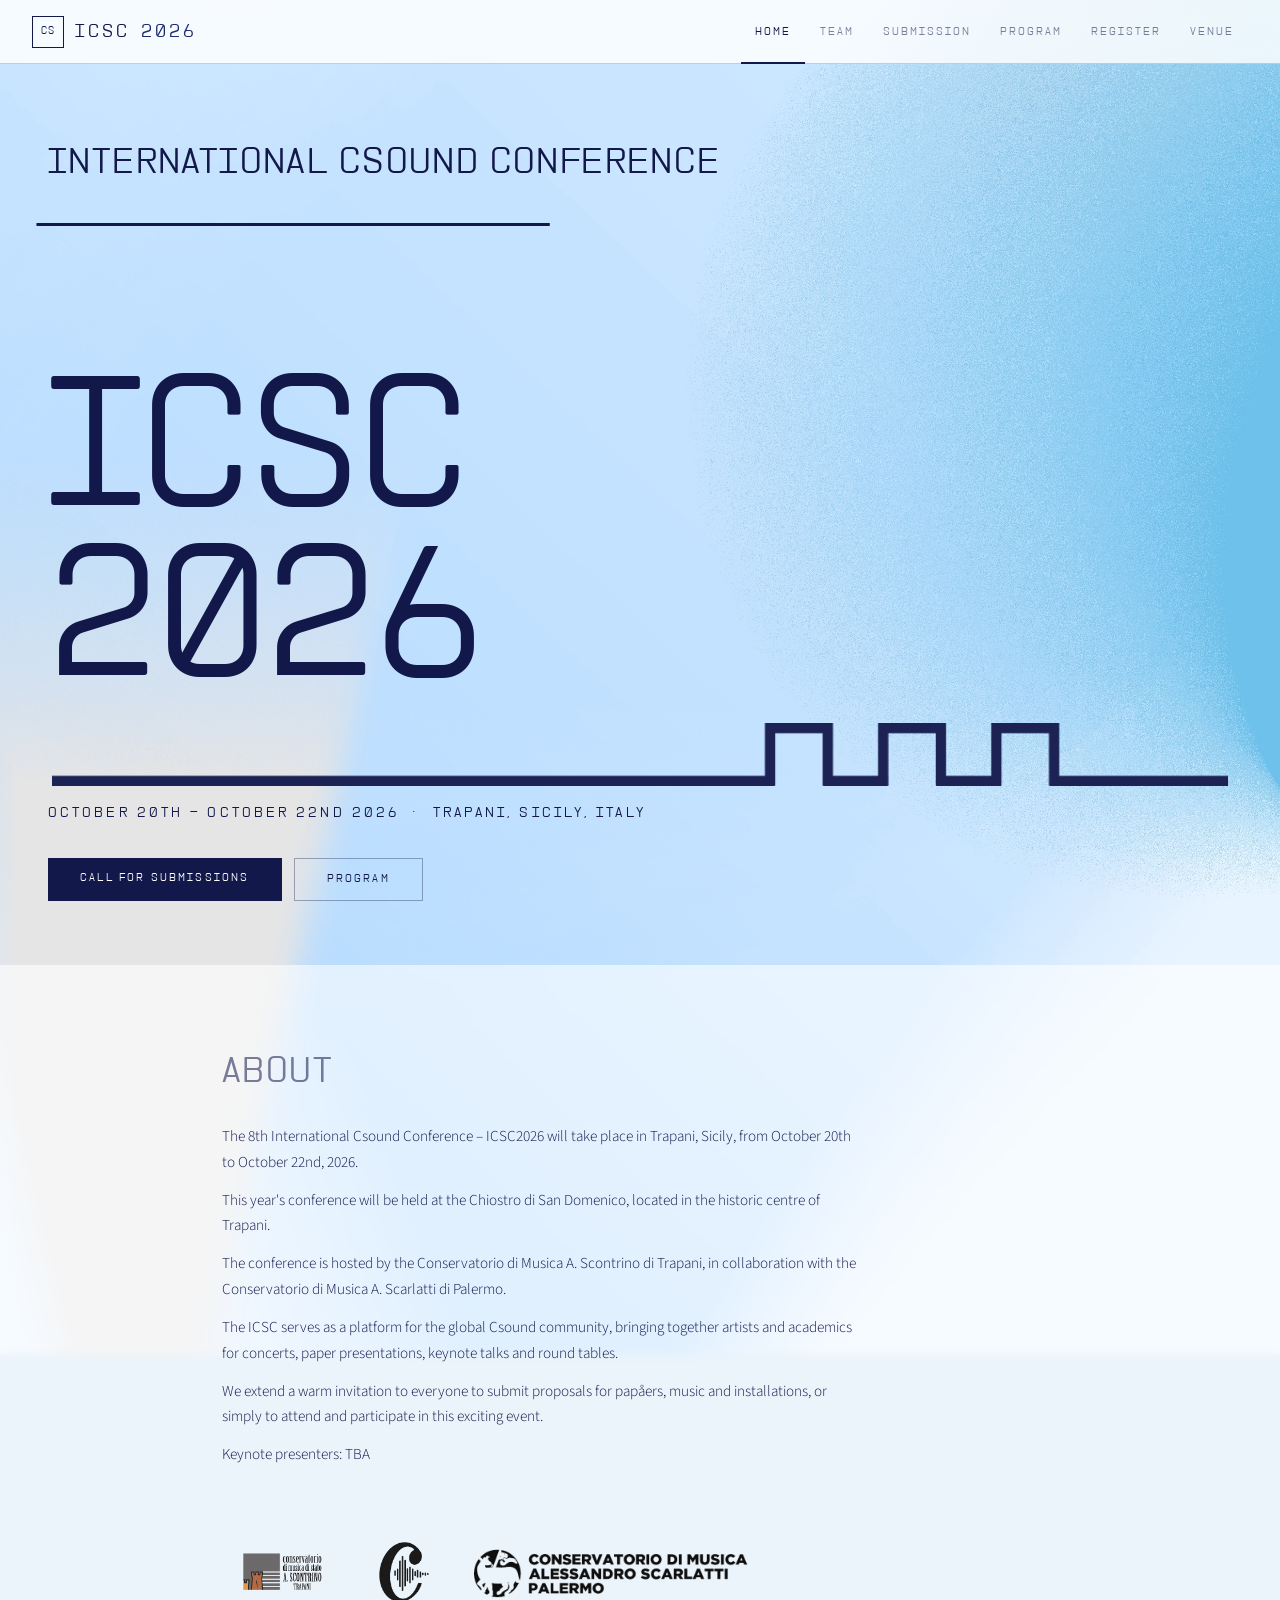
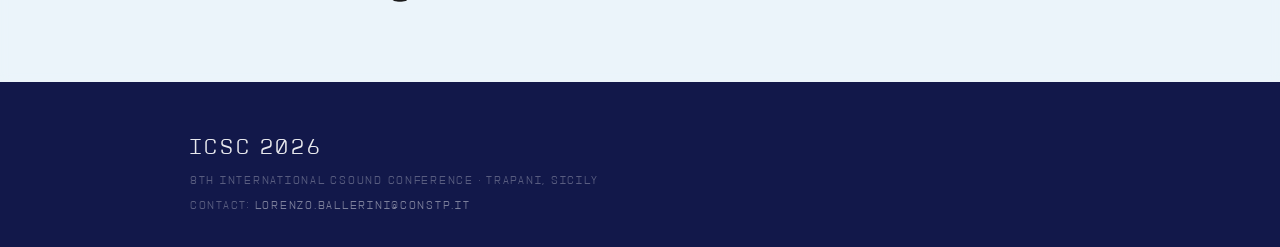
==== index.html @ c9099af2 "update Cons Palermo" ====
<!DOCTYPE html>
<html lang="en">

<head>
  <meta charset="UTF-8">
  <meta name="viewport" content="width=device-width, initial-scale=1.0">
  <title>ICSC 2026 – 8th International Csound Conference · Trapani, Sicily</title>
  <link rel="preconnect" href="https://fonts.googleapis.com">
  <link href="https://fonts.googleapis.com/css2?family=Source+Sans+3:wght@300;400&display=swap" rel="stylesheet">
  <link rel="stylesheet" href="style.css">
</head>

<body>

  <div class="nav-wrapper">
    <nav>
      <a class="nav-brand" href="index.html">
        <div class="nav-brand-logo">Cs</div>
        ICSC <span>2026</span>
      </a>
      <ul class="nav-links">
        <li><a href="index.html" class="active">Home</a></li>
        <li><a href="team.html">Team</a></li>
        <li><a href="submission.html">Submission</a></li>
        <li><a href="program.html">Program</a></li>
        <li><a href="register.html">Register</a></li>
        <li><a href="venue.html">Venue</a></li>
      </ul>
      <button class="burger" id="burger" onclick="toggleMenu()" aria-label="Menu">
        <span></span><span></span><span></span>
      </button>
    </nav>
    <div class="mobile-menu" id="mobileMenu">
      <a href="index.html" class="active">Home</a>
      <a href="team.html">Team</a>
      <a href="submission.html">Submission</a>
      <a href="program.html">Program</a>
      <a href="register.html">Register</a>
      <a href="venue.html">Venue</a>
    </div>
  </div>

  <main>
    <section class="hero">

      <!-- <svg class="hero-wave" preserveAspectRatio="xMinYMid meet" viewBox="0 30 1000 200" fill="none"
        xmlns="http://www.w3.org/2000/svg"> -->

        <!-- Linea verticale a sinistra
        <polyline points="0,0 290,0" stroke="#12184a" stroke-width="5" stroke-linejoin="miter" stroke-linecap="square"
          fill="none" /> -->

        <!-- Testo INTERNATIONAL CSOUND CONFERENCE -->
        <!-- <text x="130" y="80" font-family="Montech" font-size="50" font-weight="300" letter-spacing="2" fill="#12184a">
          INTERNATIONAL CSOUND CONFERENCE
        </text> -->
        <!-- <text x="130" y="140" font-family="Montech" font-size="50" font-weight="300" letter-spacing="2" fill="#12184a">
          CSOUND
        </text>
        <text x="130" y="200" font-family="Montech" font-size="50" font-weight="300" letter-spacing="2" fill="#12184a">
          CONFERENCE
        </text> -->

      <!-- </svg> -->

      <h2 class="sec-title">INTERNATIONAL CSOUND CONFERENCE</h2>

      <svg class="hero-wave" preserveAspectRatio="none" viewBox="0 0 1000 60" fill="none" xmlns="http://www.w3.org/2000/svg">
      <polyline
        points="30,0 428,0"
        stroke="#12184a" stroke-width="3" stroke-linejoin="miter" stroke-linecap="square" fill="none"/>
    </svg>



      <div class="hero-display">ICSC<br>2026</div>
      <img src="img/linea.png" alt="descrizione"
        style="width: 100%; max-width: 10000px; height: 100%; display: block; margin: 1rem auto;">
      <!-- <div class="hero-rule"></div> -->

      <!-- Full-width pulse wave border — identical to poster -->
      <!-- <svg class="hero-wave" preserveAspectRatio="none" viewBox="0 0 1000 60" fill="none" xmlns="http://www.w3.org/2000/svg">
      <polyline
        points="0,56 580,56 580,8 620,8 620,56 660,56 660,8 700,8 700,56 740,56 740,8 780,8 780,56 1000,56"
        stroke="#12184a" stroke-width="3" stroke-linejoin="miter" stroke-linecap="square" fill="none"/>
      </svg> -->

      <p class="hero-meta">October 20th – October 22nd 2026 &nbsp;·&nbsp; Trapani, Sicily, Italy</p>

      <div class="hero-cta">
        <a class="btn btn-navy" href="submission.html">Call for Submissions</a>
        <a class="btn btn-outline" href="program.html">Program</a>
      </div>
    </section>

    <div class="line-divider"></div>

    <div class="content-bg">
      <div class="section">
        <span class="sec-kicker"></span>
        <h2 class="sec-title"><strong>ABOUT</strong></h2>
        <div class="intro">
          <p>
            The 8th International Csound Conference – ICSC2026 will take place in Trapani, Sicily, from October 20th to
            October 22nd, 2026.
          </p>
          <p>
            This year's conference will be held at the Chiostro di San Domenico, located in the historic centre of
            Trapani.
          </p>
          <p>
            The conference is hosted by the Conservatorio di Musica A. Scontrino di Trapani, in collaboration with the
            Conservatorio di Musica A. Scarlatti di Palermo.
          </p>
          <p>
            The ICSC serves as a platform for the global Csound community, bringing together artists and academics for
            concerts, paper presentations, keynote talks and round tables.
          </p>
          <p>
            We extend a warm invitation to everyone to submit proposals for papåers, music and installations, or simply to attend and participate in this exciting event.
          </p>
          <p>
            Keynote presenters: TBA
          </p>
          <br>

        </div>

        <div class="logos-row">
          <img src="img/trapani.png" alt="Trapani" style="height:60px; width:auto;">
          <img src="img/Logo_Csound.png" alt="Csound" style="height:60px; width:auto;">
          <img src="img/Logo_Cons_Palermo.png" alt="Conservatorio di Palermo" style="height:60px; width:auto;">
          
        </div>
        <!-- <div class="cards">
          <div class="card">
            <span class="card-kicker">Research</span>
            <h3>Papers &amp; Talks</h3>
            <p>Share your Csound research, new opcodes, techniques and innovations with peers from around the world.</p>
          </div>
          <div class="card">
            <span class="card-kicker">Artistic</span>
            <h3>Concerts &amp; Installations</h3>
            <p>Fixed media, live electronics, interactive and interdisciplinary performances and sound installations.
            </p>
          </div>
          <div class="card">
            <span class="card-kicker">Practical</span>
            <h3>Workshops</h3>
            <p>Hands-on tutorials and master classes covering all skill levels, from beginner to advanced.</p>
          </div> -->
      </div>
    </div>
    </div>
  </main>


  <footer>
    <!-- <div class="footer-line"></div> -->
    <div class="footer-inner">
      <div class="footer-brand">
        ICSC 2026
        <p>8th International Csound Conference · Trapani, Sicily</p>
        <p class="footer-contact">Contact: <a href="mailto:">lorenzo.ballerini@constp.it</a></p>
      </div>

    </div>
    <!-- <div class="footer-copy">
    <span>© 2026 ICSC — International Csound Conference</span>
  </div> -->
  </footer>


  
  <script>
    function toggleMenu() {
      var m = document.getElementById("mobileMenu");
      var b = document.getElementById("burger");
      m.classList.toggle("open");
      b.classList.toggle("open");
    }
  </script>
</body>
</html>
---- style.css ----
/* ═══════════════════════════════════════
   ICSC 2026 — Trapani, Sicily
   style.css — Poster Edition
═══════════════════════════════════════ */

@font-face {
  font-family: 'Montech';
  src: url('[data-uri]') format('truetype');
  font-weight: 300;
  font-style: normal;
}

/* ── TOKENS ── */
:root {
  --navy:      #12184a;
  --navy-mid:  #1e2a6b;
  --navy-lt:   rgba(18,24,74,.55);
  --navy-xs:   rgba(18,24,74,.3);
  --navy-ghost:rgba(18,24,74,.1);
  --blue-line: rgba(18,24,74,.2);
  --white:     #ffffff;
  --bg-cream:  #d6cfc4;
  --bg-blue:   #b5d4e8;
  --bg-sky:    #cce3f3;
  --bg-lt:     #ddeef8;
  --font-mono: 'Montech', 'Courier New', monospace;
  --font-body: 'Segoe UI', system-ui, sans-serif;
  --nav-h:     64px;
  --ease:      0.22s ease;
}

/* ── RESET ── */
*, *::before, *::after { box-sizing: border-box; margin: 0; padding: 0; }
html { scroll-behavior: smooth; }


 body {
  font-family: var(--font-body);
  font-weight: 300;
  color: var(--navy);
  font-size: 16px;
  line-height: 1.7;
  overflow-x: hidden;
  background: var(--bg-sky);
}

/* body::before{
  content:"";
  position:fixed;
  inset:0;
  background:rgba(255,255,255,0.65);
  z-index:-1;
} */

body {
  margin: 0;
  font-family: 'Source Sans 3', sans-serif;
  font-weight: 300;
  color: var(--navy);
  font-size: 16px;
  line-height: 1.7;
  overflow-x: hidden;
  
  background-image: url("img/bg.jpg");
  background-size: cover;
  background-position: center;
  background-repeat: no-repeat;
  background-attachment: fixed;
}




/* ══════════════ NAVBAR ══════════════ */
.nav-wrapper {
  position: fixed; top: 0; left: 0; right: 0; z-index: 200;
}
nav {
  height: var(--nav-h);
  background: rgba(255,255,255,0.82);
  backdrop-filter: blur(14px);
  -webkit-backdrop-filter: blur(14px);
  border-bottom: 1px solid var(--blue-line);
  display: flex;
  align-items: center;
  justify-content: space-between;
  padding: 0 2rem;
  gap: 1rem;
}
.nav-brand {
  font-family: var(--font-mono);
  font-weight: 300;
  font-size: 1.15rem;
  letter-spacing: .16em;
  text-transform: uppercase;
  color: var(--navy);
  text-decoration: none;
  display: flex;
  align-items: center;
  gap: .7rem;
  flex-shrink: 0;
  white-space: nowrap;
}
.nav-brand-logo {
  width: 32px; height: 32px;
  border: 1.5px solid var(--navy);
  display: flex; align-items: center; justify-content: center;
  font-family: var(--font-mono);
  font-size: .65rem;
  letter-spacing: .05em;
  color: var(--navy);
  flex-shrink: 0;
}
.nav-brand span { color: var(--navy-mid); opacity:1; }

.nav-links {
  display: flex; list-style: none;
  height: var(--nav-h);
  align-items: center;
  flex: 1; justify-content: flex-end;
}
.nav-links li { height: 100%; display: flex; align-items: center; }
.nav-links li a {
  display: flex; align-items: center; height: 100%;
  padding: 0 .9rem;
  font-family: var(--font-mono);
  font-weight: 300;
  font-size: .7rem;
  letter-spacing: .18em;
  text-transform: uppercase;
  color: var(--navy-lt);
  text-decoration: none;
  white-space: nowrap;
  transition: color var(--ease), box-shadow var(--ease);
  box-shadow: inset 0 -2px 0 transparent;
}
.nav-links li a:hover {
  color: var(--navy);
  box-shadow: inset 0 -2px 0 rgba(18,24,74,.3);
}
.nav-links li a.active {
  color: var(--navy);
  box-shadow: inset 0 -2px 0 var(--navy);
}

/* Burger */
.burger {
  display: none; flex-direction: column; gap: 5px;
  cursor: pointer; background: none; border: none; padding: 4px; flex-shrink: 0;
}
.burger span {
  display: block; width: 22px; height: 1.5px;
  background: var(--navy);
  transition: transform var(--ease), opacity var(--ease);
}
.burger.open span:nth-child(1) { transform: translateY(6.5px) rotate(45deg); }
.burger.open span:nth-child(2) { opacity: 0; }
.burger.open span:nth-child(3) { transform: translateY(-6.5px) rotate(-45deg); }

.mobile-menu { display: none; flex-direction: column; background: rgba(255,255,255,.96); border-top: 1px solid var(--blue-line); }
.mobile-menu.open { display: flex; }
.mobile-menu a {
  padding: .85rem 2rem;
  font-family: var(--font-mono); font-weight: 300;
  font-size: .7rem; letter-spacing: .16em; text-transform: uppercase;
  color: var(--navy-lt); text-decoration: none;
  border-left: 2px solid transparent;
  transition: color var(--ease), border-color var(--ease), background var(--ease);
}
.mobile-menu a:hover, .mobile-menu a.active {
  color: var(--navy); border-left-color: var(--navy);
  background: rgba(18,24,74,.04);
}

/* ══════════════ LAYOUT ══════════════ */
main { padding-top: var(--nav-h); }
.section { max-width: 900px; margin: 0 auto; padding: 5rem 2rem; }

/* ══════════════ HERO ══════════════ */
.hero {
  position: relative;
  min-height: 90vh;
  display: flex; flex-direction: column;
  align-items: flex-start; justify-content: center;
  text-align: left;
  padding: 5rem 3rem 4rem;
  overflow: hidden;
}
.hero-body {
  width: 100%;
  display: flex; flex-direction: column;
  align-items: flex-start;
}
/* .hero::before {
  content: '';
  position: absolute; inset: 0;
  background:
    radial-gradient(ellipse 55% 50% at 0% 100%,  #cac3b7 0%, transparent 50%),
    radial-gradient(ellipse 70% 65% at 100% 0%,  #9ecbe0 0%, transparent 55%),
    radial-gradient(ellipse 50% 40% at 55% 50%,  #c4ddf0 0%, transparent 50%),
    #bdd6e8;
  pointer-events: none;
} */
.hero-top-label {
  position: absolute; top: 2.5rem; left: 3rem; right: 3rem;
  font-family: var(--font-mono); font-weight: 300;
  font-size: 1.72rem; letter-spacing: .25em; text-transform: uppercase;
  color: var(--navy); opacity: 1;
  /* display: flex; align-items: center; gap: 1.5rem; */
  animation: fadeUp .8s ease both;
  justify-content: flex-start;
}
.hero-top-label::after {
  content: ''; flex: 1; height: 1px;
  background: var(--navy); opacity: 1;
  max-width: 2000px;
}
.hero-display {
  position: relative;
  font-family: var(--font-mono); font-weight: 300;
  font-size: clamp(5.5rem, 14vw, 12rem);
  letter-spacing: -.01em;
  color: var(--navy);
  line-height: .95;
}
.hero-rule {
  width: 60px; height: 1px;
  background: var(--navy); opacity: 1;
  margin: 2rem auto;
  animation: fadeUp .8s .2s ease both;
}
.hero-meta {
  font-family: var(--font-mono); font-weight: 300;
  font-size: clamp(.72rem, 1.8vw, .88rem);
  letter-spacing: .22em; text-transform: uppercase;
  color: var(--navy); opacity: .65;
  margin-bottom: 2rem;
  animation: fadeUp .8s .25s ease both;
}
.hero-cta {
  display: flex; gap: .75rem; flex-wrap: wrap;
  justify-content: flex-start;
  animation: fadeUp .8s .35s ease both;
}

/* Title block wrapper */
.hero-title-block {
  display: inline-block;
  text-align: left;
  animation: fadeUp .8s .1s ease both;
}

/* Full-width pulse wave — 100vw, breaks out of all padding/containers */
.hero-wave {
  display: block;
  width: 100vw;
  position: relative;
  left: 50%;
  transform: translateX(-50%);
  height: 120px;
  margin-top: 0.5rem;
  margin-bottom: 1.5rem;
  opacity: 1;
}

/* ══════════════ BUTTONS ══════════════ */
.btn {
  display: inline-block;
  font-family: var(--font-mono); font-weight: 300;
  font-size: .68rem; letter-spacing: .2em; text-transform: uppercase;
  padding: .7rem 2rem;
  text-decoration: none; cursor: pointer; border: none;
  transition: all var(--ease);
}
.btn-navy { background: var(--navy); color: var(--white); }
.btn-navy:hover { background: var(--navy-mid); }
.btn-outline {
  background: transparent; color: var(--navy);
  border: 1px solid rgba(18,24,74,.35);
}
.btn-outline:hover { border-color: var(--navy); background: rgba(18,24,74,.05); }

/* ══════════════ SECTION DIVIDER ══════════════ */
.line-divider {
  display: none;
}

/* ══════════════ PAGE HEADER ══════════════ */
.page-header {
  position: relative;
  padding: 4rem 3rem 3rem;
  overflow: hidden;
}
/* .page-header::before {
  content: '';
  position: absolute; inset: 0;
  background:
    radial-gradient(ellipse 55% 50% at 0% 100%,  #cac3b7 0%, transparent 50%),
    radial-gradient(ellipse 70% 65% at 100% 0%,  #9ecbe0 0%, transparent 55%),
    radial-gradient(ellipse 50% 40% at 55% 50%,  #c4ddf0 0%, transparent 50%),
    #bdd6e8;
  pointer-events: none;
} */
.page-header-inner { position: relative; max-width: 900px; margin: 0 auto; overflow: visible; }
.page-header-inner .hero-wave {
  margin-left: calc(-50vw + 50%);
  width: 100vw;
}
.page-header h1 {
  font-family: var(--font-mono); font-weight: 300;
  font-size: clamp(2rem, 5vw, 4rem);
  letter-spacing: .06em; text-transform: uppercase;
  color: var(--navy); line-height: 1;
  margin-bottom: .6rem;
}
.page-header p {
  font-family: var(--font-mono); font-weight: 300;
  font-size: 0.7rem; letter-spacing: .2em; text-transform: uppercase;
  color: var(--navy); opacity: 1;
}
.page-header-rule {
  width: 50px; height: 1px;
  background: var(--navy); opacity: .4;
  margin: 1.2rem 0 .8rem;
}

/* ══════════════ CONTENT AREA ══════════════ */
.content-bg {
  background: rgba(255,255,255,0.6);
  backdrop-filter: blur(4px);
}

/* ══════════════ TYPOGRAPHY ══════════════ */
.sec-kicker {
  font-family: var(--font-mono); font-weight: 300;
  font-size: .65rem; letter-spacing: .35em; text-transform: uppercase;
  color: var(--navy); opacity: 1;
  margin-bottom: .5rem; display: block;
}
.sec-title {
  font-family: var(--font-mono); font-weight: 300;
  font-size: clamp(1.4rem, 3vw, 2.2rem);
  letter-spacing: .04em; text-transform: uppercase;
  color: var(--navy); line-height: 1.1;
  margin-bottom: 2rem;
}
.sec-title strong { font-weight: 300; opacity: .55; }
.intro {
  max-width: 640px; margin-bottom: 3rem;
  color: var(--navy); opacity:1;
  font-weight: 300; font-size: .95rem;
}
.intro p + p { margin-top: .75rem; }

/* ══════════════ CARDS ══════════════ */
.cards {
  display: grid;
  grid-template-columns: repeat(auto-fit, minmax(230px, 1fr));
  gap: 1px;
  background: rgba(18,24,74,.12);
  border: 1px solid rgba(18,24,74,.12);
}
.card {
  background: rgba(255,255,255,.7);
  padding: 2rem 1.8rem;
  transition: background var(--ease);
}
.card:hover { background: rgba(255,255,255,.9); }
.card-kicker {
  display: block; font-family: var(--font-mono); font-weight: 300;
  font-size: .62rem; letter-spacing: .28em; text-transform: uppercase;
  color: var(--navy); opacity: .45; margin-bottom: .75rem;
}
.card h3 {
  font-family: var(--font-mono); font-weight: 300;
  font-size: .95rem; letter-spacing: .06em; text-transform: uppercase;
  color: var(--navy); margin-bottom: .5rem;
}
.card p { font-size: .88rem; font-weight: 300; color: var(--navy); opacity: 1; line-height: 1.6; }

/* ══════════════ TIMELINE ══════════════ */
.timeline { border-left: 1px solid rgba(18,24,74,.2); margin-left: .5rem; }
.tl-item {
  display: grid; grid-template-columns: 140px 1fr;
  gap: 1.5rem;
  padding: 1.4rem 0 1.4rem 1.8rem;
  border-bottom: 1px solid rgba(18,24,74,.1);
  position: relative;
}
.tl-item::before {
  content: ''; position: absolute; left: -4px; top: 1.65rem;
  width: 7px; height: 7px; border-radius: 50%;
  background: var(--navy); opacity: .6;
}
.tl-item:last-child { border-bottom: none; }
.tl-date {
  font-family: var(--font-mono); font-weight: 300;
  font-size: .78rem; letter-spacing: .06em;
  color: var(--navy); opacity: 1; padding-top: .1rem;
}
.tl-content h4 {
  font-family: var(--font-mono); font-weight: 300;
  font-size: .88rem; text-transform: uppercase; letter-spacing: .06em;
  color: var(--navy); margin-bottom: .15rem;
}
.tl-content p { font-size: .82rem; font-weight: 300; color: var(--navy); opacity: 1; }

/* ══════════════ TOPICS ══════════════ */
.topics { columns: 2; column-gap: 2rem; margin-bottom: 2rem; }
.topic-item {
  display: flex; align-items: baseline; gap: .6rem;
  font-size: .88rem; font-weight: 300;
  color: var(--navy); opacity: .65;
  padding: .4rem 0;
  border-bottom: 1px solid rgba(18,24,74,.08);
  break-inside: avoid;
}
.topic-item::before {
  content: '—'; color: var(--navy); opacity: .4;
  flex-shrink: 0; font-family: var(--font-mono);
}

/* ══════════════ INFO GRID ══════════════ */
.info-grid { display: grid; grid-template-columns: auto 1fr; }
.info-row { display: contents; }
.info-row > * { padding: .9rem .5rem; border-bottom: 1px solid rgba(18,24,74,.1); font-size: .88rem; }
.info-label {
  font-family: var(--font-mono); font-weight: 300;
  font-size: .68rem; letter-spacing: .14em; text-transform: uppercase;
  color: var(--navy); padding-right: 2rem; white-space: nowrap; opacity: .5;
}
.info-val { font-weight: 300; color: var(--navy); opacity: .7; }

/* ══════════════ NOTICE ══════════════ */
.notice {
  border-left: 2px solid rgba(18,24,74,.3);
  background: rgba(255,255,255,.5);
  padding: 1rem 1.4rem;
  font-size: .86rem; font-weight: 300;
  color: var(--navy); opacity: .75;
  margin: 2rem 0;
}
.notice strong { font-weight: 400; opacity: 1; font-family: var(--font-mono); letter-spacing: .04em; }

/* ══════════════ SECTION DIVIDER HR ══════════════ */
.section-divider {
  border: none; border-top: 1px solid rgba(18,24,74,.1);
  margin: 3rem 0;
}

/* ══════════════ FOOTER ══════════════ */
footer {
  background: var(--navy);
  padding: 3rem 2rem 2rem;
}
.footer-line {
  height: 1px; background: rgba(255,255,255,.12); margin-bottom: 2rem;
}
.footer-inner { max-width: 900px; margin: 0 auto; }
.footer-brand {
  font-family: var(--font-mono); font-weight: 300;
  font-size: 1.3rem; letter-spacing: .14em; text-transform: uppercase;
  color: rgba(255,255,255,.9);
}
.footer-brand p {
  font-size: .68rem; font-weight: 300; letter-spacing: .16em; text-transform: uppercase;
  color: rgba(255,255,255,.3); margin-top: .4rem;
}
.footer-contact {
  margin-top: .6rem;
  font-size: .72rem; font-family: var(--font-mono); font-weight: 300;
  letter-spacing: .1em;
  color: rgba(255,255,255,.35);
}
.footer-contact a { color: rgba(255,255,255,.45); text-decoration: none; }
.footer-copy {
  max-width: 900px; margin: 2rem auto 0;
  padding-top: 1.5rem;
  border-top: 1px solid rgba(255,255,255,.06);
  font-family: var(--font-mono);
  font-size: .65rem; font-weight: 300; letter-spacing: .08em;
  color: rgba(255,255,255,.2);
  display: flex; justify-content: space-between; flex-wrap: wrap; gap: .5rem;
}
.footer-copy a { color: rgba(255,255,255,.2); text-decoration: none; }

/* ══════════════ ANIMATIONS ══════════════ */
@keyframes fadeUp {
  from { opacity: 0; transform: translateY(16px); }
  to   { opacity: 1; transform: translateY(0); }
}

/* ══════════════ RESPONSIVE ══════════════ */
@media (max-width: 860px) {
  .nav-links { display: none; }
  .burger { display: flex; }
}
@media (max-width: 720px) {
  .topics { columns: 1; }
  .tl-item { grid-template-columns: 1fr; gap: .3rem; }
  nav { padding: 0 1.2rem; }
  .section { padding: 3.5rem 1.4rem; }
  .hero { padding: 4rem 1.5rem 4rem; min-height: 85vh; }
  .hero-top-label { left: 1.5rem; right: 1.5rem; top: 2rem; }
  .page-header { padding: 3rem 1.5rem 2.5rem; }
  .hero-wave { height: 50px; }
}
@media (max-width: 440px) {
  .hero-cta { flex-direction: column; }
  .hero-cta .btn { width: 100%; text-align: center; }
  .hero-display { font-size: clamp(4.5rem, 22vw, 5.5rem); }
}

/* ══════════════ MOBILE FIXES ══════════════ */
/* Logos: column on mobile */
.logos-row {
  display: flex;
  align-items: center;
  gap: 2rem;
  flex-wrap: wrap;
}
@media (max-width: 600px) {
  .logos-row {
    flex-direction: column;
    align-items: flex-start;
    gap: 1.2rem;
  }
}
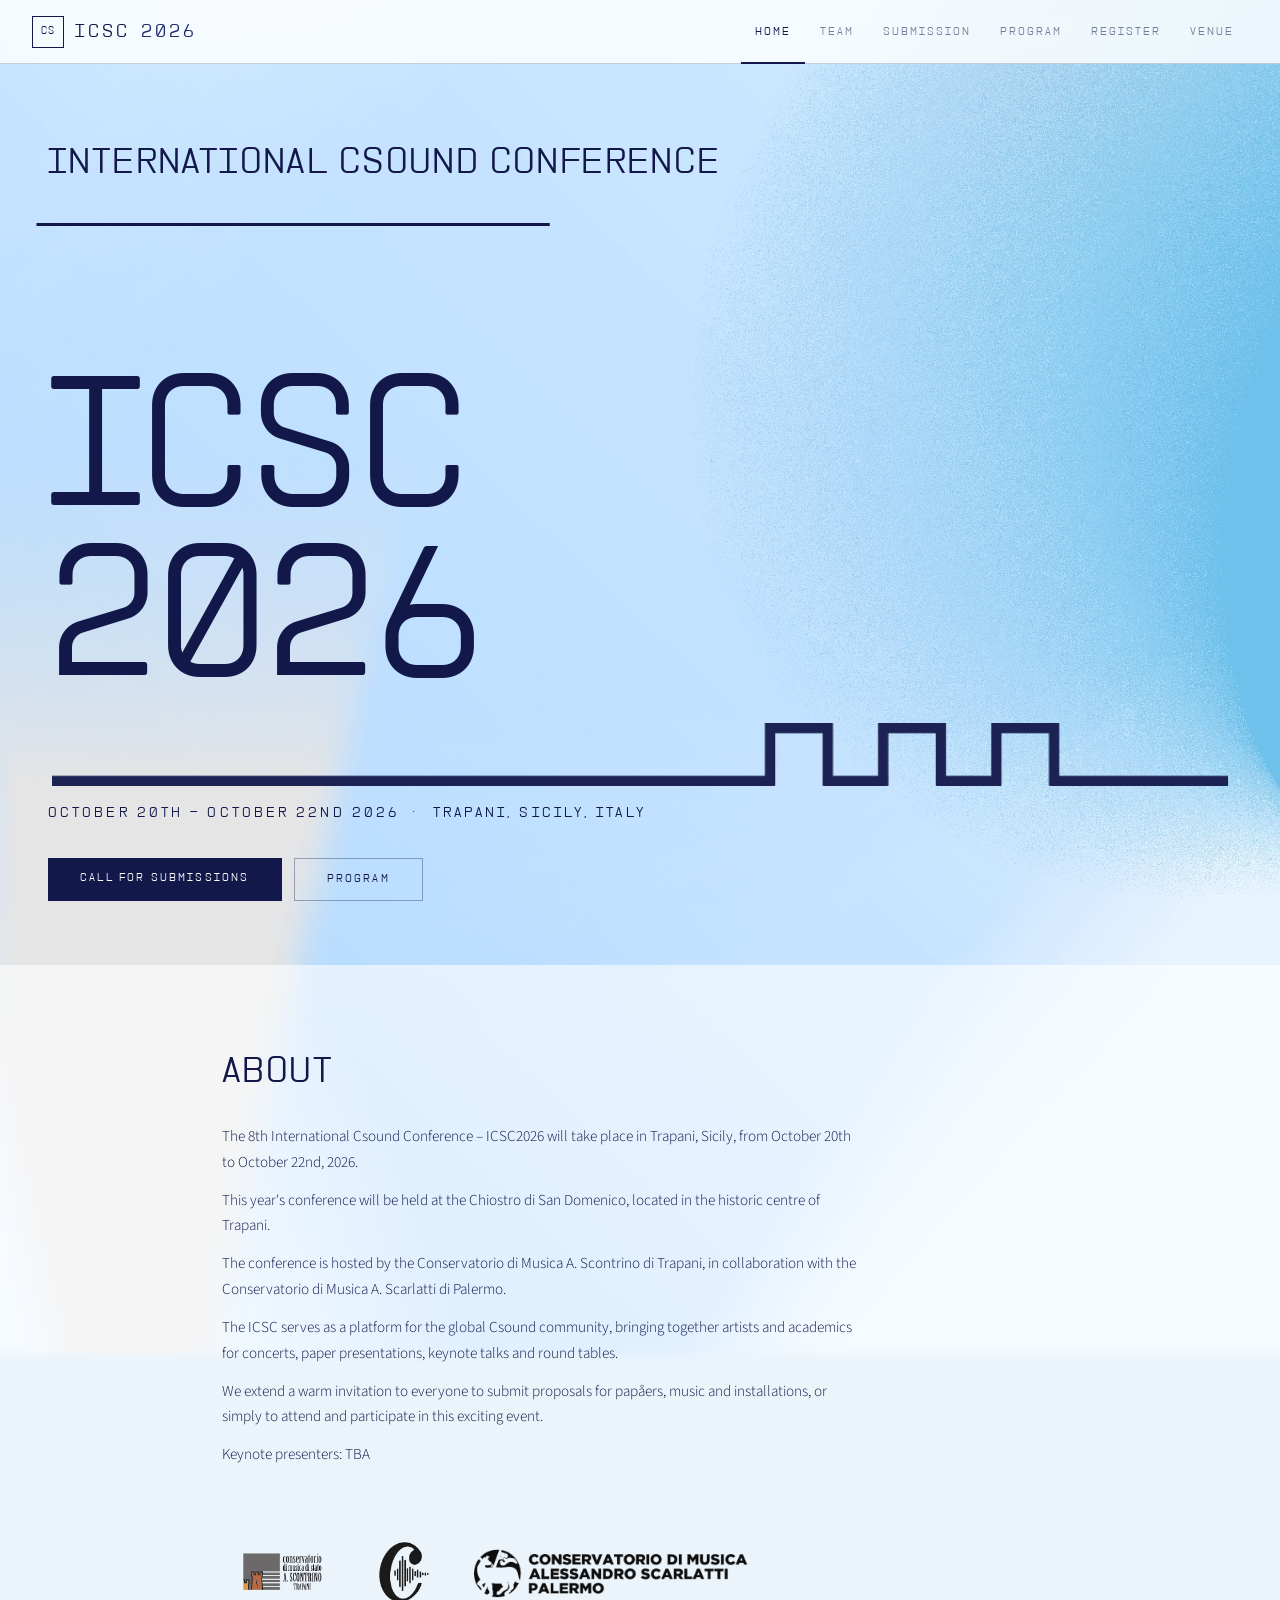
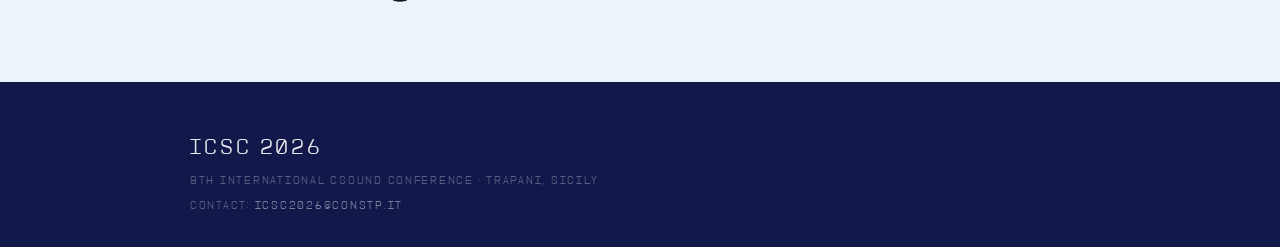
==== commit 33495633: "update 26_03_2026" ====
--- a/index.html
+++ b/index.html
@@ -98,7 +98,7 @@
     <div class="content-bg">
       <div class="section">
         <span class="sec-kicker"></span>
-        <h2 class="sec-title"><strong>ABOUT</strong></h2>
+        <h2 class="sec-title">ABOUT</h2>
         <div class="intro">
           <p>
             The 8th International Csound Conference – ICSC2026 will take place in Trapani, Sicily, from October 20th to
@@ -161,7 +161,7 @@
       <div class="footer-brand">
         ICSC 2026
         <p>8th International Csound Conference · Trapani, Sicily</p>
-        <p class="footer-contact">Contact: <a href="mailto:">lorenzo.ballerini@constp.it</a></p>
+        <p class="footer-contact">Contact: <a href="mailto:">icsc2026@constp.it</a></p>
       </div>
 
     </div>
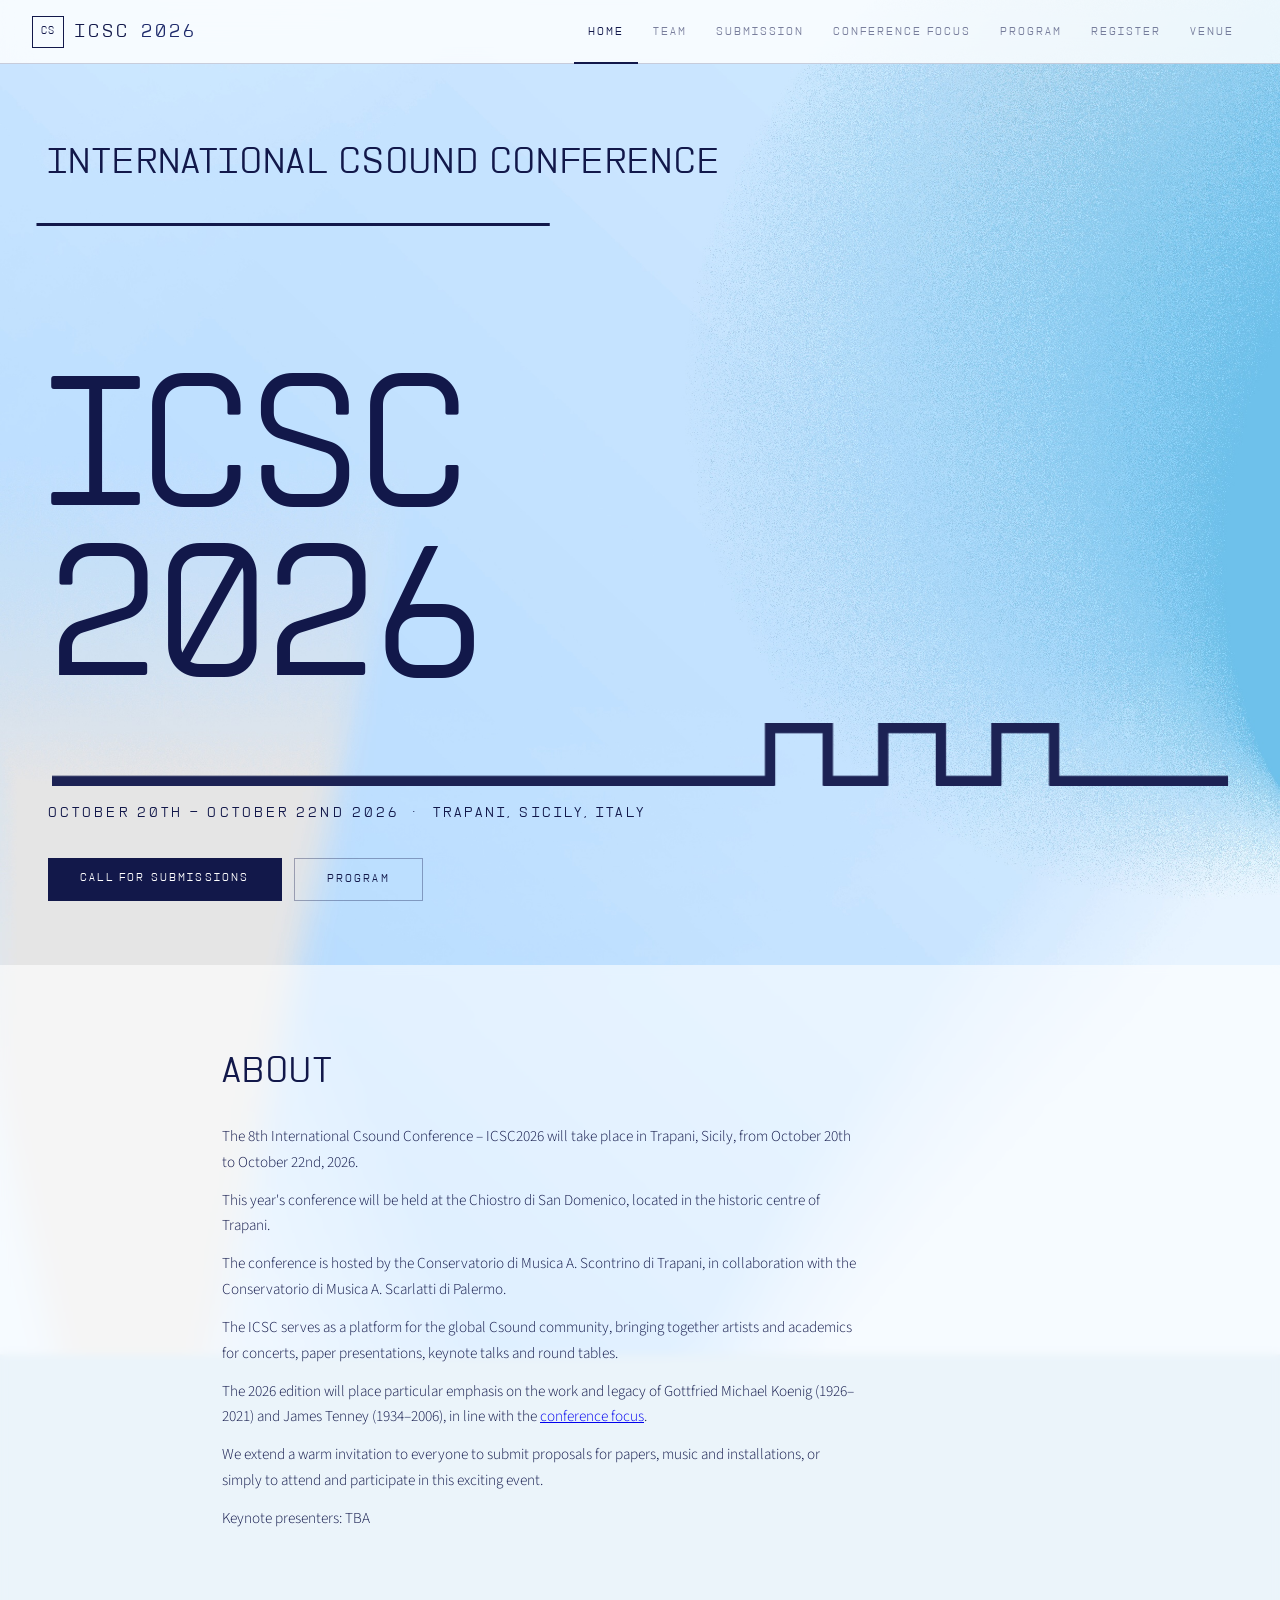
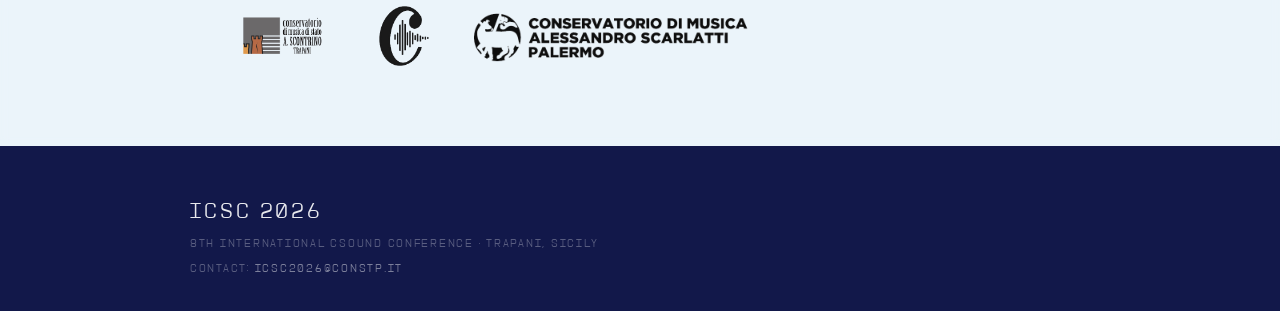
==== commit bc105379: "Update index.html" ====
--- a/index.html
+++ b/index.html
@@ -22,6 +22,7 @@
         <li><a href="index.html" class="active">Home</a></li>
         <li><a href="team.html">Team</a></li>
         <li><a href="submission.html">Submission</a></li>
+        <li><a href="conference-focus.html">Conference Focus</a></li>
         <li><a href="program.html">Program</a></li>
         <li><a href="register.html">Register</a></li>
         <li><a href="venue.html">Venue</a></li>
@@ -34,6 +35,7 @@
       <a href="index.html" class="active">Home</a>
       <a href="team.html">Team</a>
       <a href="submission.html">Submission</a>
+      <a href="conference-focus.html">Conference Focus</a>
       <a href="program.html">Program</a>
       <a href="register.html">Register</a>
       <a href="venue.html">Venue</a>
@@ -117,7 +119,11 @@
             concerts, paper presentations, keynote talks and round tables.
           </p>
           <p>
-            We extend a warm invitation to everyone to submit proposals for papåers, music and installations, or simply to attend and participate in this exciting event.
+          The 2026 edition will place particular emphasis on the work and legacy of Gottfried Michael Koenig (1926–2021) and James Tenney (1934–2006), in line with the 
+          <a href="conference-focus.html">conference focus</a>.
+          </p>
+          <p>
+            We extend a warm invitation to everyone to submit proposals for papers, music and installations, or simply to attend and participate in this exciting event.
           </p>
           <p>
             Keynote presenters: TBA
@@ -180,5 +186,8 @@
       b.classList.toggle("open");
     }
   </script>
+
+  <a href="sitemap.xml" aria-label="sitemap" style="position:absolute; left:-9999px;">sitemap</a>
+
 </body>
-</html>+</html>
--- a/style.css
+++ b/style.css
@@ -526,3 +526,12 @@
     gap: 1.2rem;
   }
 }
+
+
+a[href="https://cmt3.research.microsoft.com/CSOUND2026"],
+a[href="https://cmt3.research.microsoft.com/CSOUND2026"]:visited,
+a[href="https://cmt3.research.microsoft.com/CSOUND2026"]:hover,
+a[href="https://cmt3.research.microsoft.com/CSOUND2026"]:active {
+  color: #0000EE;
+  text-decoration: underline;
+}
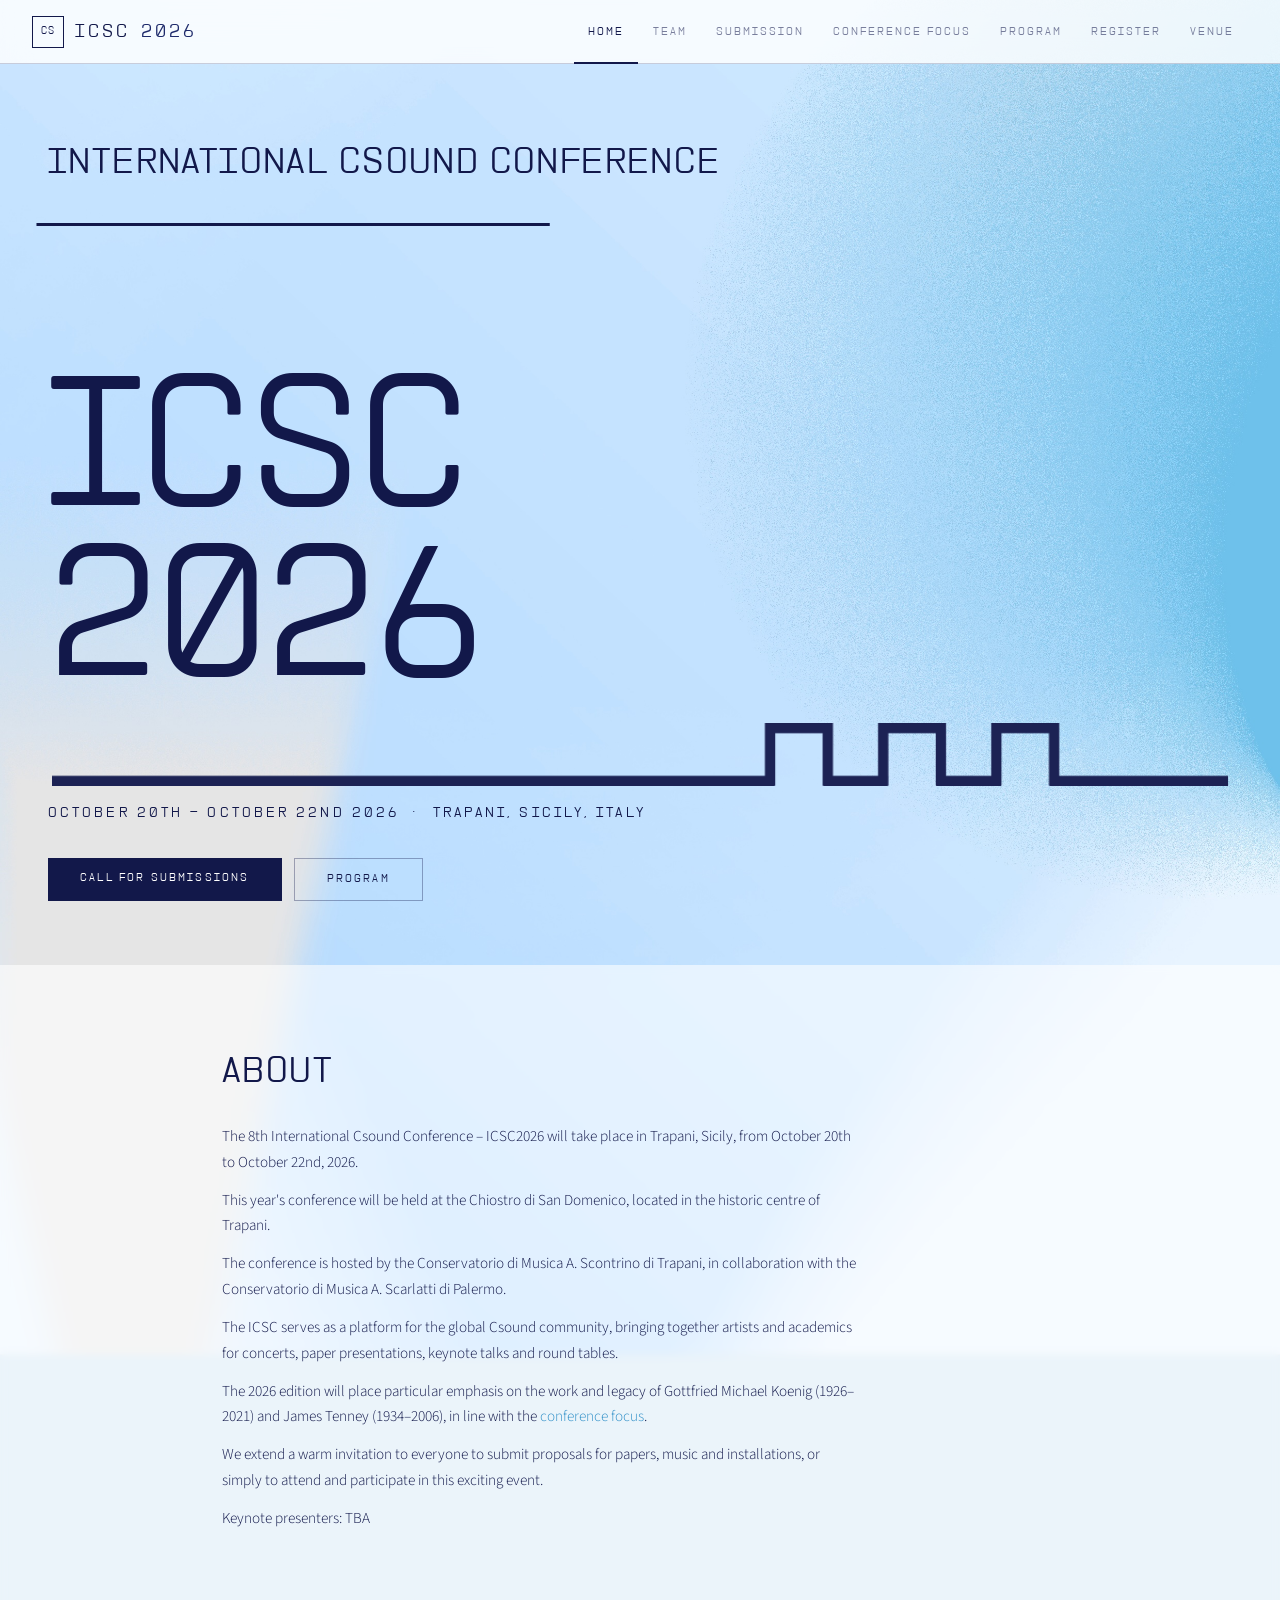
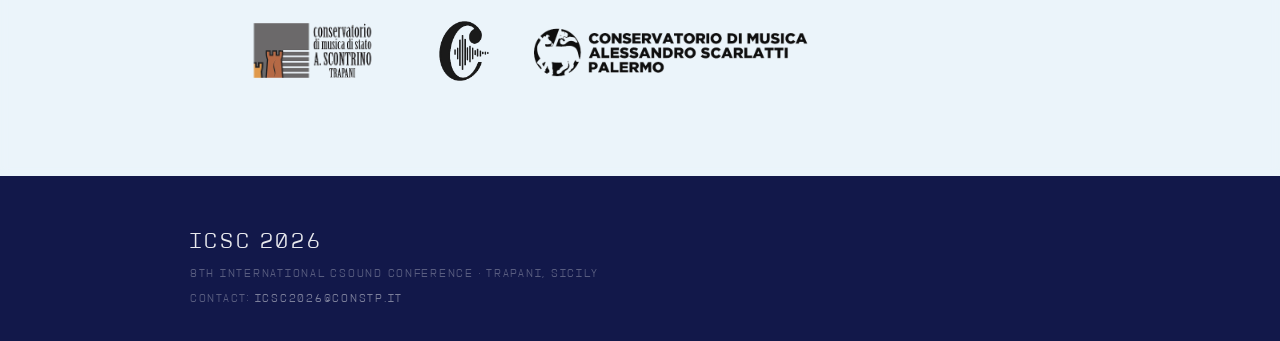
==== commit 378f7575: "Update index.html" ====
--- a/index.html
+++ b/index.html
@@ -133,7 +133,7 @@
         </div>
 
         <div class="logos-row">
-          <img src="img/trapani.png" alt="Trapani" style="height:60px; width:auto;">
+          <img src="img/trapani.png" alt="Trapani" style="height:90px; width:auto;">
           <img src="img/Logo_Csound.png" alt="Csound" style="height:60px; width:auto;">
           <img src="img/Logo_Cons_Palermo.png" alt="Conservatorio di Palermo" style="height:60px; width:auto;">
           
--- a/style.css
+++ b/style.css
@@ -535,3 +535,17 @@
   color: #0000EE;
   text-decoration: underline;
 }
+
+.intro a,
+.intro a:visited,
+.tl-content a,
+.tl-content a:visited {
+  color: #2f8fc7;
+  text-decoration: none;
+}
+
+.intro a:hover,
+.tl-content a:hover {
+  color: #2f8fc7;
+  text-decoration: underline;
+}
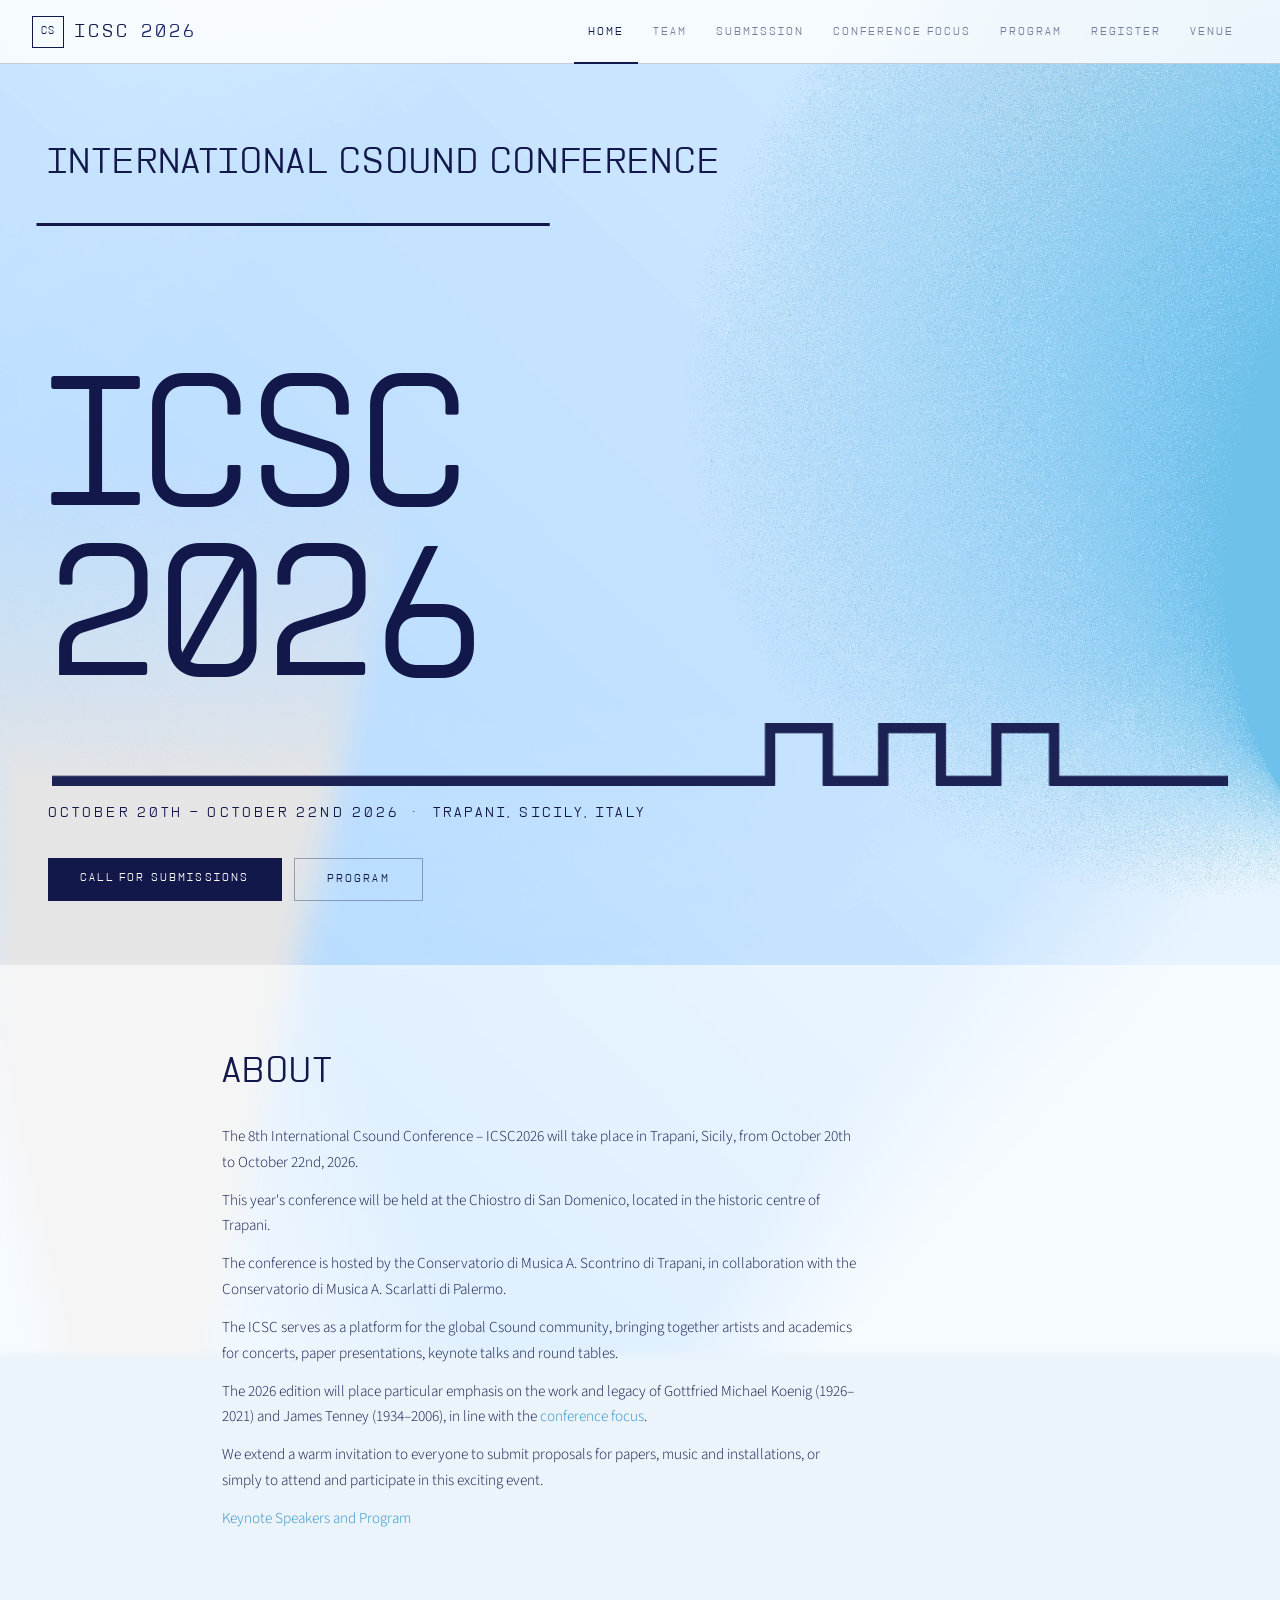
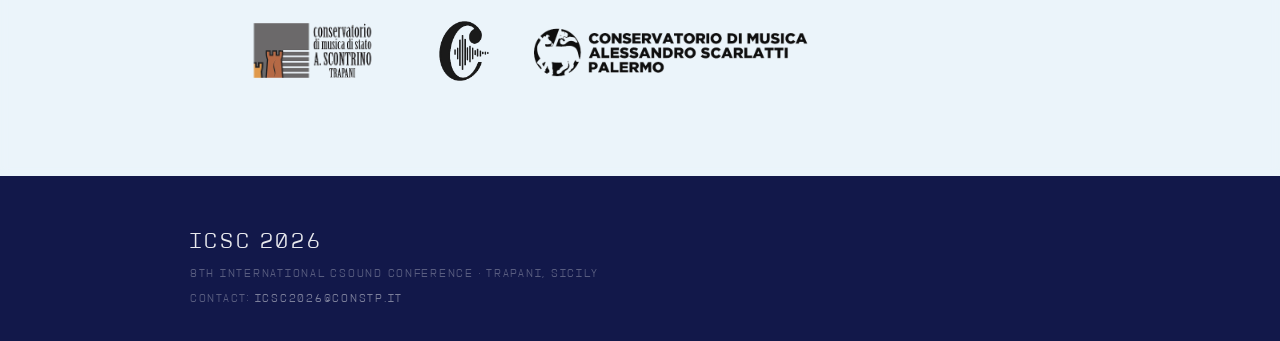
==== commit c572deaa: "update keynote" ====
--- a/index.html
+++ b/index.html
@@ -126,7 +126,7 @@
             We extend a warm invitation to everyone to submit proposals for papers, music and installations, or simply to attend and participate in this exciting event.
           </p>
           <p>
-            Keynote presenters: TBA
+            <a href="program.html">Keynote Speakers and Program</a>
           </p>
           <br>
 
--- a/style.css
+++ b/style.css
@@ -345,6 +345,13 @@
   margin-bottom: 2rem;
 }
 .sec-title strong { font-weight: 300; opacity: .55; }
+
+.sec-title2 {
+  font-family: var(--font-mono); font-weight: 300;
+  font-size: .95rem; letter-spacing: .06em; text-transform: uppercase;
+  color: var(--navy); margin-bottom: .5rem;
+}
+
 .intro {
   max-width: 640px; margin-bottom: 3rem;
   color: var(--navy); opacity:1;
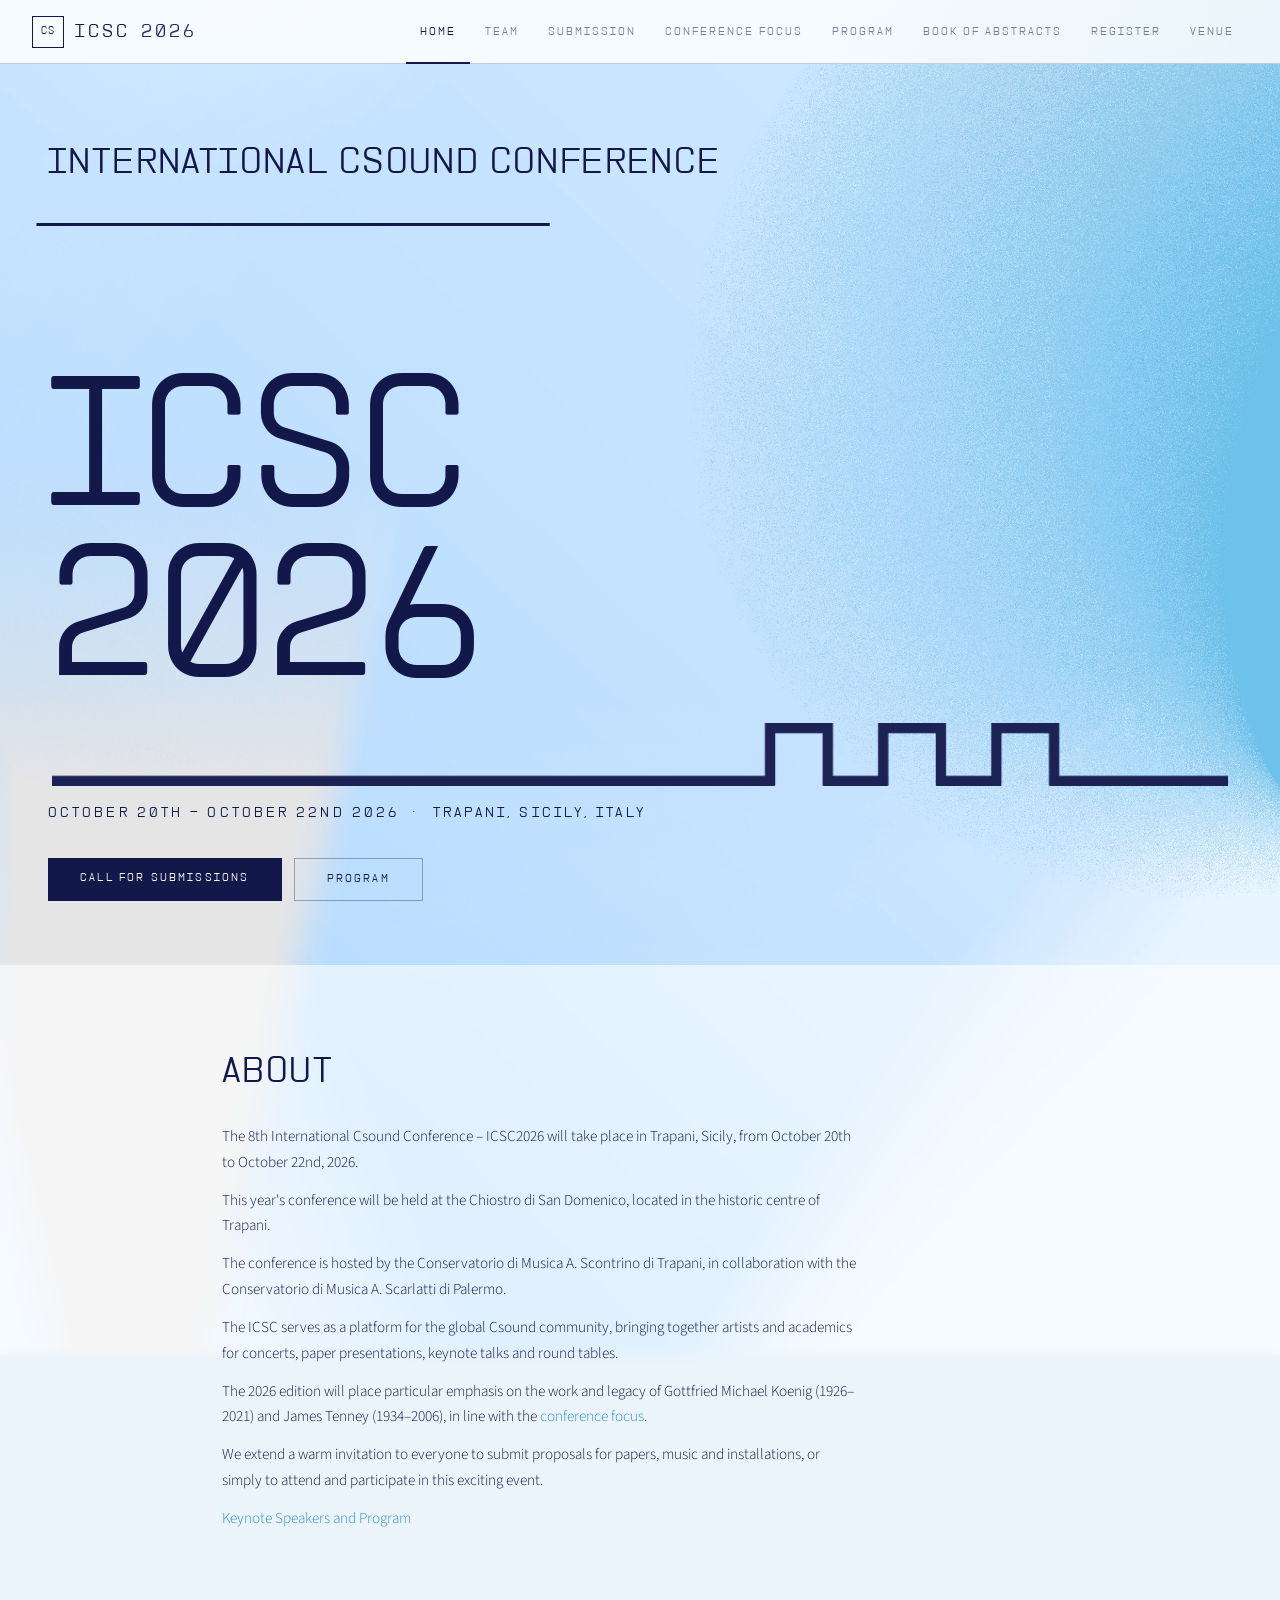
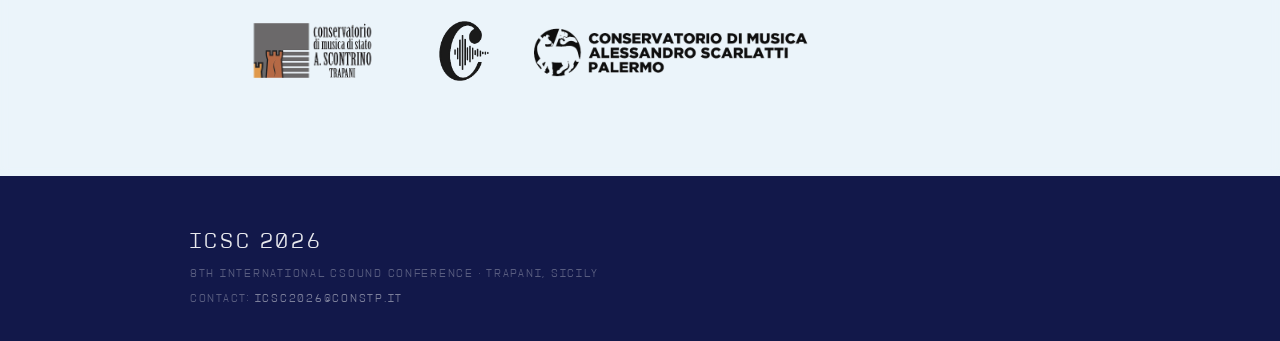
==== commit c485c681: "fix and book of abstract" ====
--- a/index.html
+++ b/index.html
@@ -24,6 +24,7 @@
         <li><a href="submission.html">Submission</a></li>
         <li><a href="conference-focus.html">Conference Focus</a></li>
         <li><a href="program.html">Program</a></li>
+        <li><a href="book-of-abstracts.html">Book of Abstracts</a></li>
         <li><a href="register.html">Register</a></li>
         <li><a href="venue.html">Venue</a></li>
       </ul>
@@ -37,6 +38,7 @@
       <a href="submission.html">Submission</a>
       <a href="conference-focus.html">Conference Focus</a>
       <a href="program.html">Program</a>
+      <a href="book-of-abstracts.html">Book of Abstracts</a>
       <a href="register.html">Register</a>
       <a href="venue.html">Venue</a>
     </div>
@@ -48,15 +50,15 @@
       <!-- <svg class="hero-wave" preserveAspectRatio="xMinYMid meet" viewBox="0 30 1000 200" fill="none"
         xmlns="http://www.w3.org/2000/svg"> -->
 
-        <!-- Linea verticale a sinistra
+      <!-- Linea verticale a sinistra
         <polyline points="0,0 290,0" stroke="#12184a" stroke-width="5" stroke-linejoin="miter" stroke-linecap="square"
           fill="none" /> -->
 
-        <!-- Testo INTERNATIONAL CSOUND CONFERENCE -->
-        <!-- <text x="130" y="80" font-family="Montech" font-size="50" font-weight="300" letter-spacing="2" fill="#12184a">
+      <!-- Testo INTERNATIONAL CSOUND CONFERENCE -->
+      <!-- <text x="130" y="80" font-family="Montech" font-size="50" font-weight="300" letter-spacing="2" fill="#12184a">
           INTERNATIONAL CSOUND CONFERENCE
         </text> -->
-        <!-- <text x="130" y="140" font-family="Montech" font-size="50" font-weight="300" letter-spacing="2" fill="#12184a">
+      <!-- <text x="130" y="140" font-family="Montech" font-size="50" font-weight="300" letter-spacing="2" fill="#12184a">
           CSOUND
         </text>
         <text x="130" y="200" font-family="Montech" font-size="50" font-weight="300" letter-spacing="2" fill="#12184a">
@@ -67,11 +69,11 @@
 
       <h2 class="sec-title">INTERNATIONAL CSOUND CONFERENCE</h2>
 
-      <svg class="hero-wave" preserveAspectRatio="none" viewBox="0 0 1000 60" fill="none" xmlns="http://www.w3.org/2000/svg">
-      <polyline
-        points="30,0 428,0"
-        stroke="#12184a" stroke-width="3" stroke-linejoin="miter" stroke-linecap="square" fill="none"/>
-    </svg>
+      <svg class="hero-wave" preserveAspectRatio="none" viewBox="0 0 1000 60" fill="none"
+        xmlns="http://www.w3.org/2000/svg">
+        <polyline points="30,0 428,0" stroke="#12184a" stroke-width="3" stroke-linejoin="miter" stroke-linecap="square"
+          fill="none" />
+      </svg>
 
 
 
@@ -119,11 +121,13 @@
             concerts, paper presentations, keynote talks and round tables.
           </p>
           <p>
-          The 2026 edition will place particular emphasis on the work and legacy of Gottfried Michael Koenig (1926–2021) and James Tenney (1934–2006), in line with the 
-          <a href="conference-focus.html">conference focus</a>.
+            The 2026 edition will place particular emphasis on the work and legacy of Gottfried Michael Koenig
+            (1926–2021) and James Tenney (1934–2006), in line with the
+            <a href="conference-focus.html">conference focus</a>.
           </p>
           <p>
-            We extend a warm invitation to everyone to submit proposals for papers, music and installations, or simply to attend and participate in this exciting event.
+            We extend a warm invitation to everyone to submit proposals for papers, music and installations, or simply
+            to attend and participate in this exciting event.
           </p>
           <p>
             <a href="program.html">Keynote Speakers and Program</a>
@@ -136,7 +140,7 @@
           <img src="img/trapani.png" alt="Trapani" style="height:90px; width:auto;">
           <img src="img/Logo_Csound.png" alt="Csound" style="height:60px; width:auto;">
           <img src="img/Logo_Cons_Palermo.png" alt="Conservatorio di Palermo" style="height:60px; width:auto;">
-          
+
         </div>
         <!-- <div class="cards">
           <div class="card">
@@ -177,7 +181,7 @@
   </footer>
 
 
-  
+
   <script>
     function toggleMenu() {
       var m = document.getElementById("mobileMenu");
@@ -190,4 +194,5 @@
   <a href="sitemap.xml" aria-label="sitemap" style="position:absolute; left:-9999px;">sitemap</a>
 
 </body>
-</html>
+
+</html>
--- a/style.css
+++ b/style.css
@@ -157,7 +157,15 @@
 .burger.open span:nth-child(2) { opacity: 0; }
 .burger.open span:nth-child(3) { transform: translateY(-6.5px) rotate(-45deg); }
 
-.mobile-menu { display: none; flex-direction: column; background: rgba(255,255,255,.96); border-top: 1px solid var(--blue-line); }
+.mobile-menu {
+  display: none; flex-direction: column;
+  background: rgba(255,255,255,.96);
+  border-top: 1px solid var(--blue-line);
+  max-height: calc(100vh - var(--nav-h));
+  overflow-y: auto;
+  -webkit-overflow-scrolling: touch;
+  overscroll-behavior: contain;
+}
 .mobile-menu.open { display: flex; }
 .mobile-menu a {
   padding: .85rem 2rem;
@@ -498,7 +506,7 @@
 }
 
 /* ══════════════ RESPONSIVE ══════════════ */
-@media (max-width: 860px) {
+@media (max-width: 1100px) {
   .nav-links { display: none; }
   .burger { display: flex; }
 }
@@ -534,7 +542,6 @@
   }
 }
 
-
 a[href="https://cmt3.research.microsoft.com/CSOUND2026"],
 a[href="https://cmt3.research.microsoft.com/CSOUND2026"]:visited,
 a[href="https://cmt3.research.microsoft.com/CSOUND2026"]:hover,
@@ -556,3 +563,92 @@
   color: #2f8fc7;
   text-decoration: underline;
 }
+
+/* ══════════════ TIMELINE — CATEGORY HEADER ROW ══════════════ */
+.tl-cathead {
+  margin: 1.3rem 0 .2rem 1.8rem;
+  font-family: var(--font-mono); font-weight: 300;
+  font-size: .68rem; letter-spacing: .1em; text-transform: uppercase;
+  color: var(--navy-mid); opacity: 1;
+  padding-bottom: .35rem;
+  border-bottom: 1px solid rgba(18,24,74,.15);
+}
+
+/* ══════════════ TIMELINE — AUTHORS LINE ══════════════ */
+.tl-authors {
+  font-size: .78rem; font-weight: 300; font-style: italic;
+  color: var(--navy); opacity: .55;
+  margin-top: .1rem;
+}
+
+/* ══════════════ PROGRAM PAGE — NAV DROPDOWN (desktop) ══════════════ */
+.nav-links li.has-dropdown { position: relative; }
+.nav-dropdown {
+  position: absolute; top: 100%; left: 0;
+  min-width: 230px;
+  list-style: none; margin: 0; padding: .4rem 0;
+  background: rgba(255,255,255,.98);
+  border: 1px solid var(--blue-line);
+  border-top: 2px solid var(--navy);
+  box-shadow: 0 10px 28px rgba(18,24,74,.14);
+  opacity: 0; visibility: hidden; transform: translateY(6px);
+  transition: opacity var(--ease), transform var(--ease), visibility var(--ease);
+  z-index: 60;
+}
+.nav-links li.has-dropdown:hover .nav-dropdown,
+.nav-links li.has-dropdown:focus-within .nav-dropdown {
+  opacity: 1; visibility: visible; transform: translateY(0);
+}
+.nav-dropdown li { height: auto; display: block; }
+.nav-dropdown li a {
+  display: block; height: auto;
+  padding: .65rem 1.2rem;
+  font-family: var(--font-mono); font-weight: 300;
+  font-size: .68rem; letter-spacing: .13em; text-transform: uppercase;
+  color: var(--navy-lt); text-decoration: none;
+  box-shadow: none; white-space: nowrap;
+}
+.nav-dropdown li a:hover {
+  color: var(--navy);
+  background: rgba(18,24,74,.05);
+}
+
+/* ══════════════ PROGRAM PAGE — MOBILE ACCORDION SUBMENU ══════════════ */
+.mobile-submenu-wrap { display: flex; flex-direction: column; }
+.mobile-submenu-toggle {
+  display: flex; align-items: center; justify-content: space-between;
+  width: 100%;
+  padding: .85rem 2rem;
+  font-family: var(--font-mono); font-weight: 300;
+  font-size: .7rem; letter-spacing: .16em; text-transform: uppercase;
+  background: none; border: none;
+  border-left: 2px solid transparent;
+  color: var(--navy-lt);
+  cursor: pointer;
+  transition: color var(--ease), border-color var(--ease), background var(--ease);
+}
+.mobile-submenu-toggle.active {
+  color: var(--navy); border-left-color: var(--navy);
+  background: rgba(18,24,74,.04);
+}
+.mobile-submenu-arrow { font-size: .6rem; transition: transform var(--ease); }
+.mobile-submenu-toggle.open .mobile-submenu-arrow { transform: rotate(180deg); }
+.mobile-submenu {
+  max-height: 0; overflow: hidden;
+  transition: max-height var(--ease);
+  background: rgba(18,24,74,.02);
+}
+.mobile-submenu.open { max-height: 320px; }
+.mobile-submenu a {
+  display: block;
+  padding: .7rem 2.6rem;
+  font-family: var(--font-mono); font-weight: 300;
+  font-size: .66rem; letter-spacing: .13em; text-transform: uppercase;
+  color: var(--navy-lt); text-decoration: none;
+  border-left: 2px solid transparent;
+  transition: color var(--ease), border-color var(--ease), background var(--ease);
+}
+.mobile-submenu a:hover {
+  color: var(--navy); border-left-color: var(--navy);
+  background: rgba(18,24,74,.05);
+}
